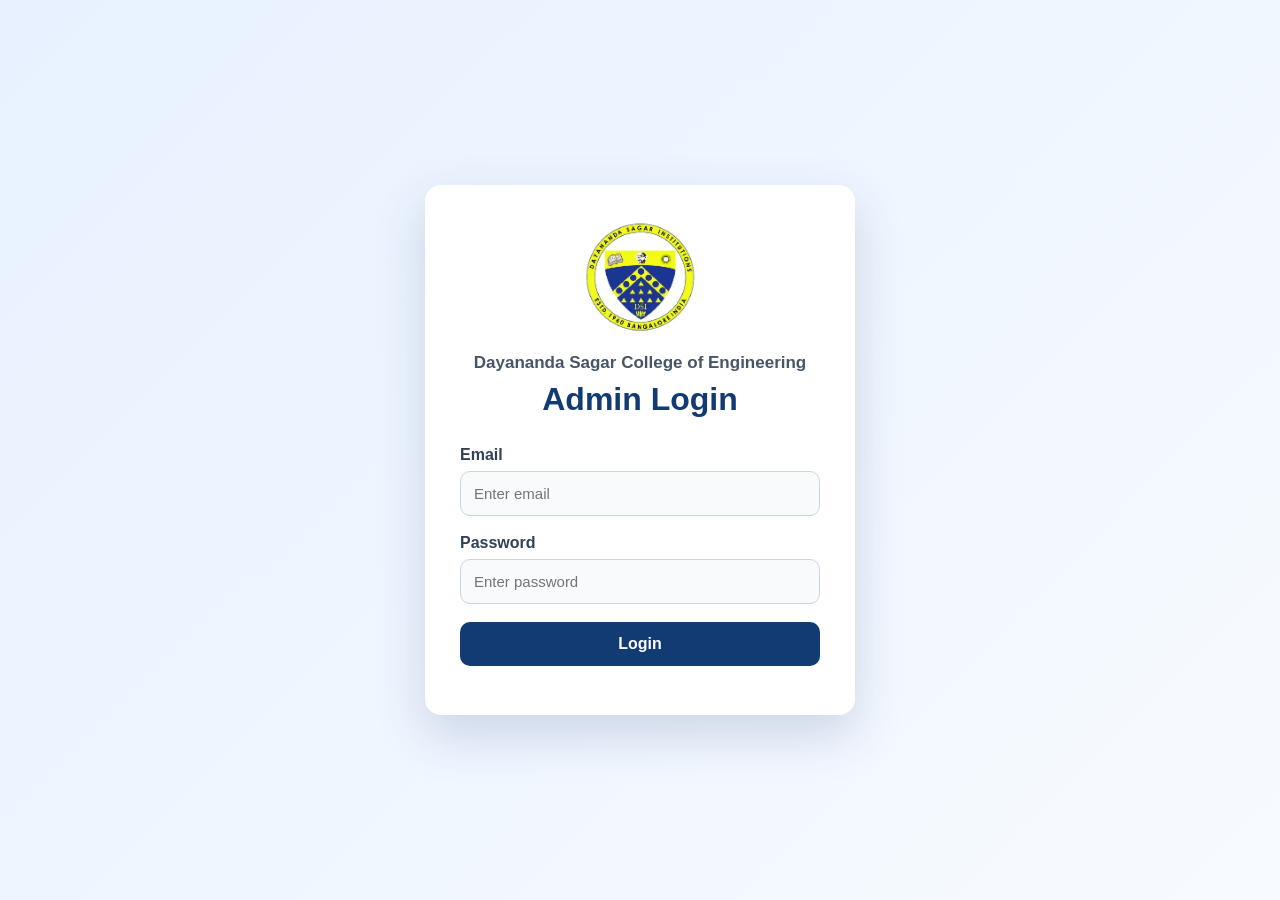
==== smart-campus.html @ fce9f9a4 "Add files via upload" ====
<!DOCTYPE html>
<html lang="en">
<head>
<meta charset="UTF-8" />
<meta name="viewport" content="width=device-width, initial-scale=1.0" />
<title>Nova Campus Grid</title>
<link href="https://fonts.googleapis.com/css2?family=Rajdhani:wght@500;600;700&family=Sora:wght@400;500;600;700;800&display=swap" rel="stylesheet" />
<style>
*{margin:0;padding:0;box-sizing:border-box}
:root{
  --bg:#f3f6ff;--bg-2:#edf7ff;--ink:#0f172a;--muted:#5b6b88;--card:#ffffff;--line:#d8e2ff;
  --brand:#2563eb;--brand-2:#06b6d4;--ok:#16a34a;--warn:#d97706;--bad:#dc2626;--vio:#7c3aed;
  --mono:'Rajdhani',sans-serif;--font:'Sora',sans-serif;
}
body.dark{
  --bg:#070b18;--bg-2:#0d1326;--ink:#e6ecff;--muted:#9aa8cc;--card:#111935;--line:#1f2c52;
  --brand:#60a5fa;--brand-2:#22d3ee;--ok:#4ade80;--warn:#fbbf24;--bad:#f87171;--vio:#a78bfa;
}
body{
  min-height:100vh;font-family:var(--font);color:var(--ink);overflow-x:hidden;
  background:
    radial-gradient(circle at 10% -10%, color-mix(in srgb, var(--brand) 20%, transparent), transparent 30%),
    radial-gradient(circle at 90% 10%, color-mix(in srgb, var(--brand-2) 26%, transparent), transparent 35%),
    linear-gradient(130deg,var(--bg),var(--bg-2));
  transition:background .45s ease,color .35s ease;
}
header{
  position:sticky;top:0;z-index:100;height:68px;padding:0 1.2rem;display:flex;align-items:center;
  border-bottom:1px solid var(--line);backdrop-filter:blur(12px);background:color-mix(in srgb, var(--bg) 82%, transparent);
}
.top-nav{width:100%;display:flex;align-items:center;justify-content:space-between;gap:1rem}
.brand{display:flex;align-items:center;gap:.65rem;min-width:220px}
.brand-badge{
  width:34px;height:34px;border-radius:10px;display:grid;place-items:center;font:800 .95rem var(--mono);
  color:#fff;background:linear-gradient(135deg,var(--brand),var(--brand-2));
  box-shadow:0 8px 18px color-mix(in srgb,var(--brand) 45%,transparent);
}
.brand-text{font:800 1.88rem/1 var(--mono);letter-spacing:.3px}
.top-links{display:flex;align-items:center;gap:.2rem}
.top-link{
  border:none;background:transparent;color:var(--muted);cursor:pointer;padding:.5rem .78rem;border-radius:10px;
  font:700 1rem var(--font);transition:all .2s ease;
}
.top-link:hover{color:var(--ink);background:color-mix(in srgb,var(--brand) 10%,transparent)}
.top-link.active{color:var(--ink);background:color-mix(in srgb,var(--brand) 16%,transparent)}
.right-tools{display:flex;align-items:center;gap:.65rem;min-width:220px;justify-content:flex-end}
.theme-btn{
  border:1px solid var(--line);background:var(--card);color:var(--ink);border-radius:999px;width:38px;height:38px;
  display:grid;place-items:center;padding:0;font:700 .9rem var(--mono);letter-spacing:.5px;cursor:pointer;
  transition:all .25s ease;
}
.theme-btn:hover{border-color:var(--brand);color:var(--brand);transform:translateY(-1px)}
.cta-btn{
  border:none;border-radius:12px;padding:.65rem 1.05rem;font:800 .96rem var(--font);cursor:pointer;color:#fff;
  background:linear-gradient(135deg,#3b82f6,#2563eb);transition:all .22s ease;
}
.cta-btn:hover{transform:translateY(-1px);filter:brightness(1.08)}
main{max-width:1040px;margin:0 auto;padding:1.35rem}
.page{display:none}
.page.active{display:block;animation:pageIn .45s cubic-bezier(.2,.8,.2,1)}
@keyframes pageIn{from{opacity:0;transform:translateY(10px)}to{opacity:1;transform:none}}
.ph{margin-bottom:1.2rem}
.ph-lab{font:700 .67rem var(--mono);letter-spacing:2px;color:var(--brand);text-transform:uppercase}
.ph-title{font:800 1.6rem var(--font);margin-top:.2rem}
.ph-desc{font-size:.86rem;color:var(--muted);margin-top:.36rem;line-height:1.62}
.stats{display:grid;grid-template-columns:repeat(auto-fit,minmax(148px,1fr));gap:.8rem;margin-bottom:1rem}
.stat{border:1px solid var(--line);background:var(--card);border-radius:14px;padding:.88rem;transition:transform .25s ease,border-color .25s ease}
.stat:hover{transform:translateY(-2px);border-color:color-mix(in srgb,var(--brand) 45%,var(--line))}
.stat-v{font:800 1.35rem var(--mono);color:var(--vio)}
.stat-l{font-size:.72rem;color:var(--muted);margin-top:.18rem}
.card{
  border:1px solid var(--line);background:var(--card);border-radius:16px;padding:1rem;margin-bottom:1rem;
  box-shadow:0 14px 32px color-mix(in srgb,var(--brand) 8%,transparent);transition:transform .25s ease;
}
.card:hover{transform:translateY(-1px)}
.card-head{font:700 .68rem var(--mono);letter-spacing:1.8px;text-transform:uppercase;color:var(--muted);margin-bottom:.85rem}
label{display:block;font-size:.78rem;font-weight:700;color:var(--muted);margin-bottom:.32rem}
input,select,textarea{
  width:100%;padding:.62rem .74rem;border-radius:11px;border:1px solid var(--line);background:color-mix(in srgb,var(--card) 90%,#ffffff 10%);
  color:var(--ink);font-size:.9rem;font-family:var(--font);outline:none;margin-bottom:.9rem;transition:all .2s ease;
}
input:focus,select:focus,textarea:focus{border-color:var(--brand);box-shadow:0 0 0 3px color-mix(in srgb,var(--brand) 20%,transparent)}
.g2{display:grid;grid-template-columns:1fr 1fr;gap:.8rem}
.g3{display:grid;grid-template-columns:1fr 1fr 1fr;gap:.8rem}
.btns{display:flex;flex-wrap:wrap;gap:.5rem}
.btn{
  border:none;border-radius:11px;padding:.52rem .95rem;font-size:.83rem;font-weight:800;cursor:pointer;
  transition:all .22s cubic-bezier(.2,.8,.2,1)
}
.btn:hover{transform:translateY(-1px)}
.btn-g{background:linear-gradient(135deg,var(--brand),var(--brand-2));color:#fff}
.btn-b{background:var(--card);color:var(--ink);border:1px solid var(--line)}
.btn-r{background:color-mix(in srgb,var(--bad) 10%,transparent);color:var(--bad);border:1px solid color-mix(in srgb,var(--bad) 35%,var(--line))}
.btn-sm{padding:.31rem .68rem;font-size:.76rem}
.term{
  background:#0a1024;border:1px solid #1f2e5e;border-radius:13px;padding:.9rem 1rem;min-height:82px;
  color:#d9e6ff;font:500 .78rem ui-monospace,SFMono-Regular,Menlo,Consolas,monospace;line-height:1.78;white-space:pre-wrap;word-break:break-word;
}
.term .c-blue{color:#93c5fd}.term .c-muted{color:#94a3b8}.term .c-warn{color:#fcd34d}.term .c-err{color:#fca5a5}.term .c-pink{color:#c4b5fd}
.dash-grid{display:grid;grid-template-columns:1fr 1fr;gap:.85rem}
.mod-card{
  border:1px solid var(--line);border-radius:14px;padding:.95rem;cursor:pointer;background:linear-gradient(160deg,color-mix(in srgb,var(--card) 86%,#fff),var(--card));
  border-top:3px solid var(--c1);transition:all .25s cubic-bezier(.2,.8,.2,1)
}
.mod-card:hover{transform:translateY(-3px);box-shadow:0 14px 30px color-mix(in srgb,var(--c1) 30%,transparent)}
.mc-ico{font-size:1.32rem;margin-bottom:.42rem}
.mc-title{font-weight:800}
.mc-desc{font-size:.79rem;line-height:1.45;color:var(--muted);margin-top:.24rem}
.tbl-wrap{overflow:auto;border:1px solid var(--line);border-radius:12px}
table{width:100%;border-collapse:collapse;font-size:.83rem}
th{font:700 .65rem var(--mono);letter-spacing:1px;text-transform:uppercase;color:var(--muted);background:color-mix(in srgb,var(--brand) 8%,var(--card));padding:.68rem .82rem;text-align:left;border-bottom:1px solid var(--line)}
td{padding:.6rem .82rem;border-bottom:1px solid var(--line)}
tr:last-child td{border-bottom:none}
tr:hover td{background:color-mix(in srgb,var(--brand) 6%,transparent)}
.badge{display:inline-block;padding:.17rem .5rem;border-radius:999px;font:700 .67rem var(--mono)}
.bA{background:color-mix(in srgb,var(--ok) 20%,transparent);color:var(--ok)}.bB{background:color-mix(in srgb,var(--brand) 20%,transparent);color:var(--brand)}
.bC{background:color-mix(in srgb,var(--warn) 20%,transparent);color:var(--warn)}.bD{background:color-mix(in srgb,#ea580c 18%,transparent);color:#ea580c}.bF{background:color-mix(in srgb,var(--bad) 20%,transparent);color:var(--bad)}
.sr{border:1px solid var(--line);border-radius:12px;padding:.85rem .92rem;margin-bottom:.55rem;background:var(--card);animation:fadeUp .32s ease}
@keyframes fadeUp{from{opacity:0;transform:translateY(6px)}to{opacity:1;transform:none}}
.sr-name{font-weight:800}
.sr-meta{font-size:.79rem;color:var(--muted);margin-top:.2rem}
.file-item{display:flex;align-items:center;gap:.64rem;border:1px solid var(--line);background:var(--card);border-radius:11px;padding:.6rem .78rem;margin-bottom:.36rem}
.file-nm{font:700 .77rem var(--mono);color:var(--brand);flex:1}
.file-sz{font:700 .72rem var(--mono);color:var(--muted)}
.bar-row{display:flex;align-items:center;gap:.5rem;margin-bottom:.45rem}
.bar-lbl{width:124px;text-align:right;font-size:.75rem;color:var(--muted);white-space:nowrap;overflow:hidden;text-overflow:ellipsis}
.bar-track{flex:1;height:18px;border-radius:999px;background:color-mix(in srgb,var(--muted) 16%,transparent);overflow:hidden}
.bar-fill{height:100%;display:flex;align-items:center;padding-left:7px;font:700 .67rem var(--mono);color:#0f172a;transition:width .85s cubic-bezier(.2,.8,.2,1)}
#toast{position:fixed;right:1rem;bottom:1rem;z-index:999;background:linear-gradient(135deg,var(--brand),var(--brand-2));color:#fff;border-radius:10px;padding:.58rem .92rem;font-weight:800;font-size:.82rem;transform:translateY(65px);opacity:0;transition:all .26s ease}
#toast.show{transform:translateY(0);opacity:1}
@media(max-width:860px){
  .top-links{overflow:auto;max-width:52vw}
  .top-link{white-space:nowrap;padding:.5rem .58rem;font-size:.9rem}
  .brand-text{font-size:1.3rem}
  .cta-btn{padding:.56rem .8rem;font-size:.85rem}
  .g2,.g3,.dash-grid{grid-template-columns:1fr}
  main{padding:1rem}
}
</style>
</head>
<body>
<header>
  <div class="top-nav">
    <div class="brand">
      <div class="brand-badge">N</div>
      <div class="brand-text">NovaCampus</div>
    </div>
    <div class="top-links">
      <button class="top-link nav-btn active" data-p="dashboard" onclick="go('dashboard')">Dashboard</button>
      <button class="top-link nav-btn" data-p="reg" onclick="go('reg')">Registration</button>
      <button class="top-link nav-btn" data-p="enroll" onclick="go('enroll')">Enrollment</button>
      <button class="top-link nav-btn" data-p="records" onclick="go('records')">Records</button>
      <button class="top-link nav-btn" data-p="search" onclick="go('search')">Search</button>
      <button class="top-link nav-btn" data-p="fee" onclick="go('fee')">Fees</button>
      <button class="top-link nav-btn" data-p="files" onclick="go('files')">Files</button>
      <button class="top-link nav-btn" data-p="analytics" onclick="go('analytics')">Analytics</button>
    </div>
    <div class="right-tools">
      <button class="theme-btn" id="theme-toggle" onclick="toggleTheme()" title="Toggle theme">◐</button>
      <button class="cta-btn" onclick="logoutAndExit()">Logout</button>
    </div>
  </div>
</header>

<main>
<div class="page active" id="page-dashboard">
  <div class="ph">
    <div class="ph-lab">Integrated Project</div>
    <div class="ph-title">Nova Campus Intelligence Grid</div>
    <div class="ph-desc">Futuristic UI, persistent browser DB, smooth motion, and live module syncing.</div>
  </div>
  <div class="stats">
    <div class="stat"><div class="stat-v" id="ds-s">0</div><div class="stat-l">Students Registered</div></div>
    <div class="stat"><div class="stat-v" id="ds-c">0</div><div class="stat-l">Courses Enrolled</div></div>
    <div class="stat"><div class="stat-v" id="ds-f">0</div><div class="stat-l">Files Stored</div></div>
    <div class="stat"><div class="stat-v" id="ds-a">-</div><div class="stat-l">Average Score</div></div>
  </div>
  <div class="dash-grid">
    <div class="mod-card" style="--c1:#2563eb" onclick="go('reg')"><div class="mc-ico">Lab-1</div><div class="mc-title">Registration</div><div class="mc-desc">Create student profiles with auto grading.</div></div>
    <div class="mod-card" style="--c1:#06b6d4" onclick="go('enroll')"><div class="mc-ico">Lab-2</div><div class="mc-title">Enrollment</div><div class="mc-desc">Link each student with up to 5 courses.</div></div>
    <div class="mod-card" style="--c1:#7c3aed" onclick="go('records')"><div class="mc-ico">Lab-3</div><div class="mc-title">Records</div><div class="mc-desc">Maintain and delete student records.</div></div>
    <div class="mod-card" style="--c1:#0ea5e9" onclick="go('search')"><div class="mc-ico">Lab-4</div><div class="mc-title">Search & Sort</div><div class="mc-desc">Fast query and sorting tools.</div></div>
    <div class="mod-card" style="--c1:#16a34a" onclick="go('fee')"><div class="mc-ico">Lab-5</div><div class="mc-title">Fee Calculator</div><div class="mc-desc">Category-driven fee computation.</div></div>
    <div class="mod-card" style="--c1:#ef4444" onclick="go('files')"><div class="mc-ico">Lab-6</div><div class="mc-title">File Manager</div><div class="mc-desc">Simulate file operations and scans.</div></div>
    <div class="mod-card" style="--c1:#8b5cf6" onclick="go('analytics')"><div class="mc-ico">Lab-7</div><div class="mc-title">Analytics</div><div class="mc-desc">Statistical reports and visual bars.</div></div>
  </div>
</div>

<div class="page" id="page-reg">
  <div class="ph"><div class="ph-lab">Module 1</div><div class="ph-title">Student Registration</div><div class="ph-desc">Every new student is auto-saved to browser DB.</div></div>
  <div class="card">
    <div class="card-head">Enter Student Details</div>
    <div class="g3">
      <div><label>Student ID</label><input id="r-id" placeholder="e.g. NX201" /></div>
      <div><label>Full Name</label><input id="r-name" placeholder="e.g. Ishan Kulkarni" /></div>
      <div><label>Exam Score (0-100)</label><input id="r-score" type="number" min="0" max="100" placeholder="e.g. 84" /></div>
    </div>
    <div class="g2">
      <div><label>Department</label><select id="r-dept"><option>Computer Science</option><option>Information Technology</option><option>Electronics</option><option>Mechanical</option><option>Civil</option></select></div>
      <div><label>Age</label><input id="r-age" type="number" min="17" max="30" placeholder="e.g. 21" /></div>
    </div>
    <div class="btns"><button class="btn btn-g" onclick="registerStudent()">Register Student</button><button class="btn btn-b" onclick="clearReg()">Clear</button></div>
  </div>
  <div class="card"><div class="card-head">Output</div><div class="term" id="r-out"><span class="c-muted">// Output will appear here...</span></div></div>
</div>

<div class="page" id="page-enroll">
  <div class="ph"><div class="ph-lab">Module 2</div><div class="ph-title">Course Enrollment</div><div class="ph-desc">Assign courses to both seeded and newly added students.</div></div>
  <div class="card">
    <div class="card-head">Add Course Entry</div>
    <div class="g3">
      <div><label>Student ID</label><input id="e-sid" placeholder="e.g. NX201" /></div>
      <div><label>Course Name</label><input id="e-course" placeholder="e.g. Cloud Fundamentals" /></div>
      <div><label>Credits (1-6)</label><input id="e-credits" type="number" min="1" max="6" /></div>
    </div>
    <div class="btns"><button class="btn btn-g" onclick="addCourse()">Add Course</button><button class="btn btn-b" onclick="showEnrollReport()">Show Report</button><button class="btn btn-r btn-sm" onclick="clearEnroll()">Clear Log</button></div>
  </div>
  <div class="card"><div class="card-head">Console Log</div><div class="term" id="e-out"><span class="c-muted">// Enrollment log...</span></div></div>
  <div class="card" id="e-table-card" style="display:none"><div class="card-head">Enrolled Courses</div><div id="e-table"></div></div>
</div>

<div class="page" id="page-records">
  <div class="ph"><div class="ph-lab">Module 3</div><div class="ph-title">Student Records</div><div class="ph-desc">Remove any student; linked courses are cleaned up too.</div></div>
  <div class="stats"><div class="stat"><div class="stat-v" id="rc-n">0</div><div class="stat-l">Total Students</div></div><div class="stat"><div class="stat-v" id="rc-avg">-</div><div class="stat-l">Average Score</div></div><div class="stat"><div class="stat-v" id="rc-top">-</div><div class="stat-l">Highest Score</div></div></div>
  <div class="card"><div class="card-head">All Student Records</div><div id="rec-table"><div style="color:var(--muted);font-size:.85rem;padding:.5rem">No students yet.</div></div></div>
  <div class="card"><div class="card-head">Event Participation Analysis</div><div class="term" id="rec-sets"><span class="c-muted">// Register students to see set analysis...</span></div></div>
</div>

<div class="page" id="page-search">
  <div class="ph"><div class="ph-lab">Module 4</div><div class="ph-title">Search & Sort</div><div class="ph-desc">Works directly on data loaded from browser storage.</div></div>
  <div class="card">
    <div class="card-head">Controls</div>
    <div class="g2">
      <div><label>Search (Name or ID)</label><input id="s-q" oninput="doSearch()" placeholder="e.g. Ishan or NX201" /></div>
      <div><label>Sort By</label><select id="s-sort" onchange="doSearch()"><option value="name">Name A-Z</option><option value="score-d">Score High-Low</option><option value="score-a">Score Low-High</option><option value="grade">Grade</option></select></div>
    </div>
    <div class="btns"><button class="btn btn-b btn-sm" onclick="showSortLog()">Show Sort Steps</button></div>
  </div>
  <div id="s-log-card" class="card" style="display:none"><div class="card-head">Sort Algorithm Log</div><div class="term" id="s-log"></div></div>
  <div id="s-results"></div>
</div>

<div class="page" id="page-fee">
  <div class="ph"><div class="ph-lab">Module 5</div><div class="ph-title">Fee Calculator</div><div class="ph-desc">Function-driven and category aware.</div></div>
  <div class="card">
    <div class="card-head">Fee Inputs</div>
    <div class="g2"><div><label>Tuition Fee (INR)</label><input id="f-tuition" type="number" value="50000" /></div><div><label>Hostel Fee (INR)</label><input id="f-hostel" type="number" value="0" /></div></div>
    <div class="g2"><div><label>Transport Fee (INR)</label><input id="f-transport" type="number" value="0" /></div><div><label>Student Category</label><select id="f-cat"><option value="1">General (no discount)</option><option value=".85">OBC (15% discount)</option><option value=".5">SC/ST (50% discount)</option><option value="2.5">NRI (2.5x fee)</option></select></div></div>
    <div class="btns"><button class="btn btn-g" onclick="calcFee()">Calculate</button></div>
  </div>
  <div class="card"><div class="card-head">Fee Breakdown</div><div class="term" id="f-out"><span class="c-muted">// Fee details...</span></div></div>
</div>

<div class="page" id="page-files">
  <div class="ph"><div class="ph-lab">Module 6 & 7</div><div class="ph-title">File Handling</div><div class="ph-desc">Simulated file operations with protected messages.</div></div>
  <div class="card">
    <div class="card-head">Write / Read / Delete</div>
    <div class="g2"><div><label>Filename</label><input id="fl-name" placeholder="e.g. semester_log.txt" /></div><div><label>Content</label><input id="fl-content" placeholder="e.g. NX201,Ishan Kulkarni,84,B" /></div></div>
    <div class="btns"><button class="btn btn-g" onclick="writeFile()">Write / Append</button><button class="btn btn-b" onclick="readFile()">Read</button><button class="btn btn-b" onclick="scanDir()">Scan</button><button class="btn btn-r btn-sm" onclick="deleteFile()">Delete</button></div>
  </div>
  <div class="card"><div class="card-head">File System</div><div id="fl-list"><div style="color:var(--muted);font-size:.83rem;padding:.25rem">No files yet.</div></div></div>
  <div class="card"><div class="card-head">Console Output</div><div class="term" id="fl-out"><span class="c-muted">// File operations log...</span></div></div>
</div>

<div class="page" id="page-analytics">
  <div class="ph"><div class="ph-lab">Module 8</div><div class="ph-title">Performance Analytics</div><div class="ph-desc">Live metrics from all current student records.</div></div>
  <div class="stats"><div class="stat"><div class="stat-v" id="an-mean">-</div><div class="stat-l">Mean Score</div></div><div class="stat"><div class="stat-v" id="an-med">-</div><div class="stat-l">Median Score</div></div><div class="stat"><div class="stat-v" id="an-std">-</div><div class="stat-l">Std Deviation</div></div><div class="stat"><div class="stat-v" id="an-top">-</div><div class="stat-l">Top Performer</div></div></div>
  <div class="btns" style="margin-bottom:1rem"><button class="btn btn-g" onclick="runAnalytics()">Run Analytics</button></div>
  <div class="card"><div class="card-head">Grade Distribution</div><div id="an-grade-bars"><div style="color:var(--muted);font-size:.83rem">Register students first.</div></div></div>
  <div class="card"><div class="card-head">Student Performance</div><div id="an-stu-bars"><div style="color:var(--muted);font-size:.83rem">Register students first.</div></div></div>
  <div class="card"><div class="card-head">Statistical Summary</div><div class="term" id="an-out"><span class="c-muted">// Click Run Analytics...</span></div></div>
</div>
</main>

<div id="toast"></div>

<script>
let students=[],courses={},files={},fileLog=[],enrollLog=[];
const AUTH_KEY="nova_campus_auth_v1";
const DB_KEY="nova_campus_db_v3";
const THEME_KEY="nova_campus_theme";
const MAX_COURSES=5;

function saveDB(){localStorage.setItem(DB_KEY,JSON.stringify({students,courses,files,fileLog,enrollLog}));}
function loadDB(){
  try{
    const raw=localStorage.getItem(DB_KEY);
    if(raw){
      const db=JSON.parse(raw);
      students=Array.isArray(db.students)?db.students:[];
      courses=db.courses&&typeof db.courses==="object"?db.courses:{};
      files=db.files&&typeof db.files==="object"?db.files:{};
      fileLog=Array.isArray(db.fileLog)?db.fileLog:[];
      enrollLog=Array.isArray(db.enrollLog)?db.enrollLog:[];
      if(students.length>=20)return;
      // Auto-upgrade old saved data to new 20-student seed.
      seedFreshData();saveDB();return;
    }
  }catch(e){}
  seedFreshData();saveDB();
}
function seedFreshData(){
  const demo=[
    {id:"NX201",name:"Ishan Kulkarni",age:21,score:84,dept:"Computer Science Engineering"},
    {id:"NX202",name:"Myra Sen",age:20,score:96,dept:"Information Technology"},
    {id:"NX203",name:"Kabir Ahuja",age:22,score:68,dept:"Electronics and Communication"},
    {id:"NX204",name:"Tara Banerjee",age:19,score:45,dept:"Mechanical Engineering"},
    {id:"NX205",name:"Arjun Pillai",age:20,score:78,dept:"Civil Engineering"},
    {id:"NX206",name:"Rhea Malhotra",age:21,score:88,dept:"Electrical Engineering"},
    {id:"NX207",name:"Vivaan Chopra",age:22,score:59,dept:"Chemical Engineering"},
    {id:"NX208",name:"Naina Kapoor",age:20,score:73,dept:"Biotechnology"},
    {id:"NX209",name:"Aditya Rao",age:19,score:92,dept:"Aerospace Engineering"},
    {id:"NX210",name:"Sana Mirza",age:21,score:64,dept:"Automobile Engineering"},
    {id:"NX211",name:"Kunal Sethi",age:22,score:81,dept:"Mechatronics"},
    {id:"NX212",name:"Aisha Dutta",age:20,score:39,dept:"Data Science"},
    {id:"NX213",name:"Pranav Iyer",age:21,score:55,dept:"Artificial Intelligence"},
    {id:"NX214",name:"Diya Khanna",age:19,score:99,dept:"Cyber Security"},
    {id:"NX215",name:"Reyansh Gupta",age:20,score:71,dept:"Robotics Engineering"},
    {id:"NX216",name:"Meher Nanda",age:22,score:86,dept:"Industrial Engineering"},
    {id:"NX217",name:"Ira Thomas",age:21,score:62,dept:"Environmental Engineering"},
    {id:"NX218",name:"Yash Patil",age:20,score:48,dept:"Materials Engineering"},
    {id:"NX219",name:"Anaya Bose",age:19,score:90,dept:"Naval Architecture"},
    {id:"NX220",name:"Ritvik Jain",age:22,score:77,dept:"Biomedical Engineering"}
  ];
  students=[];
  demo.forEach(d=>{const g=evalGrade(d.score);students.push({...d,...g});});
  courses={
    NX201:[{name:"Cloud Fundamentals",credits:4},{name:"Data Modeling",credits:3}],
    NX202:[{name:"AI Systems",credits:4},{name:"Advanced Python",credits:2}],
    NX203:[{name:"Signals & Systems",credits:3}],
    NX204:[{name:"Thermodynamics",credits:4}],
    NX205:[{name:"Surveying",credits:3}],
    NX206:[{name:"Operating Systems",credits:4}],
    NX207:[{name:"Web Engineering",credits:3}],
    NX208:[{name:"Digital Electronics",credits:4}],
    NX209:[{name:"Manufacturing Process",credits:3}],
    NX210:[{name:"Structural Basics",credits:2}]
  };
  files={
    "semester_log.txt":[
      "NX201,Ishan Kulkarni,84,B","NX202,Myra Sen,96,A","NX203,Kabir Ahuja,68,C","NX204,Tara Banerjee,45,D",
      "NX205,Arjun Pillai,78,B","NX206,Rhea Malhotra,88,B","NX207,Vivaan Chopra,59,D","NX208,Naina Kapoor,73,C",
      "NX209,Aditya Rao,92,A","NX210,Sana Mirza,64,C"
    ],
    "performance_snapshot.txt":[
      "NX211,Kunal Sethi,81,B","NX212,Aisha Dutta,39,F","NX213,Pranav Iyer,55,D","NX214,Diya Khanna,99,A",
      "NX215,Reyansh Gupta,71,C","NX216,Meher Nanda,86,B","NX217,Ira Thomas,62,C","NX218,Yash Patil,48,D",
      "NX219,Anaya Bose,90,A","NX220,Ritvik Jain,77,B"
    ]
  };
  fileLog=[];enrollLog=[];
}

function applyTheme(){
  const theme=localStorage.getItem(THEME_KEY)||"light";
  document.body.classList.toggle("dark",theme==="dark");
  document.getElementById("theme-toggle").textContent=theme==="dark"?"☀":"◐";
}
function logoutAndExit(){
  localStorage.removeItem(AUTH_KEY);
  window.location.href="index.html";
}
function toggleTheme(){
  const isDark=document.body.classList.contains("dark");
  localStorage.setItem(THEME_KEY,isDark?"light":"dark");
  applyTheme();
}

function go(p){
  document.querySelectorAll(".page").forEach(x=>x.classList.remove("active"));
  document.querySelectorAll(".nav-btn").forEach(x=>x.classList.remove("active"));
  document.getElementById("page-"+p).classList.add("active");
  document.querySelector(`[data-p="${p}"]`).classList.add("active");
  if(p==="records")renderRecords();
  if(p==="search")doSearch();
  if(p==="analytics")runAnalytics();
  updateDash();
}
function toast(msg){const t=document.getElementById("toast");t.textContent=msg;t.classList.add("show");setTimeout(()=>t.classList.remove("show"),2100);}
function evalGrade(score){if(score>=90)return{grade:"A",remark:"Excellent"};else if(score>=75)return{grade:"B",remark:"Very Good"};else if(score>=60)return{grade:"C",remark:"Good"};else if(score>=40)return{grade:"D",remark:"Average"};return{grade:"F",remark:"Needs Improvement"};}
function makeDynamicColors(count,offset=0){
  const n=Math.max(count,1),colors=[];
  for(let i=0;i<n;i++){
    const hue=Math.round((360/n)*i+offset)%360;
    colors.push(`hsl(${hue} 82% 58%)`);
  }
  return colors;
}

function registerStudent(){
  const id=document.getElementById("r-id").value.trim();
  const name=document.getElementById("r-name").value.trim();
  const score=parseFloat(document.getElementById("r-score").value);
  const dept=document.getElementById("r-dept").value;
  const age=parseInt(document.getElementById("r-age").value)||20;
  const out=document.getElementById("r-out");
  if(!id||!name){out.innerHTML='<span class="c-err">Error: ID and Name are required.</span>';return;}
  if(isNaN(score)||score<0||score>100){out.innerHTML='<span class="c-err">Error: Score must be 0-100.</span>';return;}
  if(students.find(s=>s.id===id)){out.innerHTML=`<span class="c-err">Error: ID "${id}" already exists.</span>`;return;}
  const {grade,remark}=evalGrade(score);
  students.push({id,name,age,dept,score,grade,remark});
  saveDB();
  out.innerHTML=`<span class="c-blue">--- Student Report ---</span>\nID         : ${id}\nName       : ${name}\nAge        : ${age}\nDepartment : ${dept}\nScore      : ${score}\nGrade      : <span class="c-blue">${grade}</span>\nRemark     : ${remark}\n\n<span class="c-muted">Saved to browser DB.</span>`;
  renderRecords();doSearch();runAnalytics();updateDash();toast("Student added and saved.");
}
function clearReg(){["r-id","r-name","r-score","r-age"].forEach(id=>document.getElementById(id).value="");document.getElementById("r-out").innerHTML='<span class="c-muted">// Cleared.</span>';}

function addCourse(){
  const sid=document.getElementById("e-sid").value.trim();
  const cname=document.getElementById("e-course").value.trim();
  const credStr=document.getElementById("e-credits").value.trim();
  if(!sid){enrollLog.push('<span class="c-err">Error: Student ID required.</span>');renderEnrollLog();saveDB();return;}
  if(!students.some(s=>s.id===sid)){enrollLog.push(`<span class="c-err">Error: Student ID ${sid} not found.</span>`);renderEnrollLog();saveDB();return;}
  if(!courses[sid])courses[sid]=[];
  if(courses[sid].length>=MAX_COURSES){enrollLog.push(`<span class="c-warn">Max ${MAX_COURSES} courses reached for ${sid}.</span>`);renderEnrollLog();renderEnrollTable(sid);saveDB();return;}
  if(!credStr||isNaN(credStr)){enrollLog.push('<span class="c-warn">Invalid credits. Skipping...</span>');renderEnrollLog();saveDB();return;}
  const credits=parseInt(credStr);
  if(credits<=0||credits>6){enrollLog.push('<span class="c-warn">Credits must be between 1 and 6.</span>');renderEnrollLog();saveDB();return;}
  if(!cname){enrollLog.push('<span class="c-warn">Course name empty. Skipping...</span>');renderEnrollLog();saveDB();return;}
  courses[sid].push({name:cname,credits});
  enrollLog.push(`<span class="c-blue">OK</span> ${cname} (${credits} cr) added for ${sid} [${courses[sid].length}/${MAX_COURSES}]`);
  renderEnrollLog();renderEnrollTable(sid);saveDB();updateDash();toast("Course added.");
}
function renderEnrollLog(){document.getElementById("e-out").innerHTML=enrollLog.slice(-10).join("\n")||'<span class="c-muted">// Empty</span>';}
function renderEnrollTable(sid){
  const c=courses[sid]||[];
  const card=document.getElementById("e-table-card");
  const wrap=document.getElementById("e-table");
  if(!c.length){card.style.display="none";return;}
  card.style.display="block";
  let h='<div class="tbl-wrap"><table><tr><th>#</th><th>Course</th><th>Credits</th></tr>';
  c.forEach((x,i)=>h+=`<tr><td>${i+1}</td><td>${x.name}</td><td>${x.credits}</td></tr>`);
  const tot=c.reduce((a,x)=>a+x.credits,0);
  h+=`<tr><td colspan="2" style="color:var(--muted)">Total Credits</td><td><b>${tot}</b></td></tr></table></div>`;
  wrap.innerHTML=h;
}
function showEnrollReport(){
  const ids=Object.keys(courses);
  if(!ids.length){enrollLog.push('<span class="c-warn">No courses added yet.</span>');renderEnrollLog();return;}
  ids.forEach(sid=>{
    enrollLog.push(`\n<span class="c-blue">Report ${sid}</span>`);
    (courses[sid]||[]).forEach((c,i)=>enrollLog.push(` ${i+1}. ${c.name} (${c.credits} cr)`));
    const t=(courses[sid]||[]).reduce((a,x)=>a+x.credits,0);
    enrollLog.push(` Total: ${(courses[sid]||[]).length} courses | ${t} credits`);
  });
  renderEnrollLog();saveDB();
}
function clearEnroll(){enrollLog=[];document.getElementById("e-out").innerHTML='<span class="c-muted">// Cleared.</span>';document.getElementById("e-table-card").style.display="none";saveDB();}

function renderRecords(){
  const n=students.length;
  document.getElementById("rc-n").textContent=n;
  if(!n){
    document.getElementById("rc-avg").textContent="-";document.getElementById("rc-top").textContent="-";
    document.getElementById("rec-table").innerHTML='<div style="color:var(--muted);font-size:.83rem;padding:.25rem">No students registered yet.</div>';
    document.getElementById("rec-sets").innerHTML='<span class="c-muted">// Add students to see set analysis...</span>';return;
  }
  const scores=students.map(s=>s.score);
  document.getElementById("rc-avg").textContent=(scores.reduce((a,b)=>a+b,0)/n).toFixed(1);
  document.getElementById("rc-top").textContent=Math.max(...scores);
  let h='<div class="tbl-wrap"><table><tr><th>ID</th><th>Name</th><th>Age</th><th>Dept</th><th>Score</th><th>Grade</th><th>Remark</th><th></th></tr>';
  students.forEach((s,i)=>{h+=`<tr><td style="font-family:ui-monospace">${s.id}</td><td>${s.name}</td><td>${s.age}</td><td>${s.dept}</td><td>${s.score}</td><td><span class="badge b${s.grade}">${s.grade}</span></td><td style="color:var(--muted)">${s.remark}</td><td><button class="btn btn-r btn-sm" onclick="delStudent(${i})">Delete</button></td></tr>`;});
  h+="</table></div>";
  document.getElementById("rec-table").innerHTML=h;
  const names=students.map(s=>s.name),eventA=new Set(names.slice(0,Math.ceil(names.length*.7))),eventB=new Set(names.slice(Math.floor(names.length*.3))),common=[...eventA].filter(x=>eventB.has(x)),all=[...new Set([...eventA,...eventB])],onlyA=[...eventA].filter(x=>!eventB.has(x));
  document.getElementById("rec-sets").innerHTML=`<span class="c-blue">event_A = { ${[...eventA].join(", ")} }</span>\n<span class="c-pink">event_B = { ${[...eventB].join(", ")} }</span>\n\ncommon (A & B) = { ${common.join(", ")||"-"} }\nall (A | B) = { ${all.join(", ")} }\nonly_A (A - B) = { ${onlyA.join(", ")||"-"} }`;
}
function delStudent(i){const sid=students[i]?.id;if(!sid)return;students.splice(i,1);delete courses[sid];saveDB();renderRecords();doSearch();runAnalytics();updateDash();toast("Student removed and DB updated.");}

function doSearch(){
  const q=(document.getElementById("s-q")?.value||"").toLowerCase();
  const sort=(document.getElementById("s-sort")?.value)||"name";
  let list=[...students];
  if(q)list=list.filter(s=>s.name.toLowerCase().includes(q)||s.id.toLowerCase().includes(q));
  if(sort==="name"){for(let i=0;i<list.length;i++)for(let j=0;j<list.length-i-1;j++)if(list[j].name.localeCompare(list[j+1].name)>0)[list[j],list[j+1]]=[list[j+1],list[j]];}
  else if(sort==="score-a"){for(let i=0;i<list.length;i++){let mi=i;for(let j=i+1;j<list.length;j++)if(list[j].score<list[mi].score)mi=j;[list[i],list[mi]]=[list[mi],list[i]];}}
  else if(sort==="score-d")list.sort((a,b)=>b.score-a.score);
  else if(sort==="grade")list.sort((a,b)=>a.grade.localeCompare(b.grade));
  const res=document.getElementById("s-results");
  if(!list.length){res.innerHTML='<div class="card" style="color:var(--muted);font-size:.85rem">No students found.</div>';return;}
  res.innerHTML=list.map(s=>`<div class="sr"><span class="badge b${s.grade}" style="float:right">${s.grade} | ${s.score}</span><div class="sr-name">${s.name}</div><div class="sr-meta">${s.id} | ${s.dept} | Age ${s.age} | ${s.remark}</div></div>`).join("");
}
function showSortLog(){
  const card=document.getElementById("s-log-card"),out=document.getElementById("s-log");card.style.display="block";
  if(!students.length){out.innerHTML='<span class="c-muted">// No students to sort yet.</span>';return;}
  let ids=[...students.map(s=>s.id)],log=`<span class="c-blue">-- Bubble Sort on IDs --</span>\nOriginal: [${ids.join(", ")}]\n`,arr=[...students.map(s=>s.score)],swaps=0;
  for(let i=0;i<arr.length;i++)for(let j=0;j<arr.length-i-1;j++)if(arr[j]>arr[j+1]){[arr[j],arr[j+1]]=[arr[j+1],arr[j]];swaps++;}
  log+=`Sorted scores: [${arr.join(", ")}] (${swaps} swaps)\n`;
  const target=arr[0];log+=`\n<span class="c-blue">-- Linear Search for ${target} --</span>\n`;for(let i=0;i<arr.length;i++){log+=` checking ${i}: ${arr[i]}`;if(arr[i]===target){log+=" <- found\n";break;}log+="\n";}
  log+=`\n<span class="c-blue">-- Binary Search demo --</span>\n`;let lo=0,hi=arr.length-1,bTarget=arr[Math.floor(arr.length/2)],bf=-1;while(lo<=hi){let mid=Math.floor((lo+hi)/2);log+=` low=${lo} mid=${mid} high=${hi} value=${arr[mid]}\n`;if(arr[mid]===bTarget){bf=mid;break;}else if(arr[mid]<bTarget)lo=mid+1;else hi=mid-1;}log+=bf!==-1?` found at index ${bf}`:" not found";
  out.innerHTML=log;
}

function calculate_fee(tuition_fee,hostel_fee=0,transportation_fee=0){return tuition_fee+hostel_fee+transportation_fee;}
function calcFee(){
  const tuition=parseFloat(document.getElementById("f-tuition").value)||0,hostel=parseFloat(document.getElementById("f-hostel").value)||0,transport=parseFloat(document.getElementById("f-transport").value)||0,catMul=parseFloat(document.getElementById("f-cat").value),catLabel=document.getElementById("f-cat").selectedOptions[0].text,adj=tuition*catMul,t1=calculate_fee(adj),t2=calculate_fee(adj,hostel),t3=calculate_fee(adj,hostel,transport),fmt=n=>"INR "+n.toLocaleString("en-IN",{minimumFractionDigits:2});
  document.getElementById("f-out").innerHTML=`<span class="c-blue">Category: ${catLabel}</span>\nTuition (base): ${fmt(tuition)}\nTuition (adj):  ${fmt(adj)}\nHostel:         ${fmt(hostel)}\nTransport:      ${fmt(transport)}\n------------------------------\nTuition only:              <span class="c-blue">${fmt(t1)}</span>\nTuition + Hostel:          <span class="c-blue">${fmt(t2)}</span>\nTuition + Hostel + Transport: <span class="c-blue">${fmt(t3)}</span>`;
  toast("Fee calculated.");
}

function appendFileLog(msg){fileLog.push(msg);document.getElementById("fl-out").innerHTML=fileLog.slice(-12).join("\n");saveDB();}
function writeFile(){const fname=document.getElementById("fl-name").value.trim(),content=document.getElementById("fl-content").value.trim();if(!fname){appendFileLog('<span class="c-err">No filename provided.</span>');return;}if(!content){appendFileLog('<span class="c-warn">Empty content skipped.</span>');return;}if(!files[fname])files[fname]=[];files[fname].push(content);appendFileLog(`<span class="c-blue">OK</span> Appended to "${fname}": ${content}`);renderFileList();updateDash();toast("Written to file store.");}
function readFile(){const fname=document.getElementById("fl-name").value.trim();if(!fname||!files[fname]){appendFileLog(`<span class="c-err">File "${fname}" not found.</span>`);return;}appendFileLog(`<span class="c-blue">Reading "${fname}":</span>\n`+files[fname].map((l,i)=>` [${i+1}] ${l}`).join("\n"));}
function deleteFile(){const fname=document.getElementById("fl-name").value.trim();if(!fname||!files[fname]){appendFileLog(`<span class="c-err">File "${fname}" not found.</span>`);return;}delete files[fname];appendFileLog(`<span class="c-warn">Deleted "${fname}".</span>`);renderFileList();updateDash();saveDB();}
function scanDir(){const path=document.getElementById("fl-name").value.trim()||"student_projects/";appendFileLog(`<span class="c-blue">scan("${path}"):</span>`);const keys=Object.keys(files);if(!keys.length){appendFileLog('<span class="c-err">Empty directory.</span>');return;}appendFileLog(path+"/");keys.forEach(f=>appendFileLog(` ${f} (${(files[f]||[]).length} record${(files[f]||[]).length!==1?"s":""})`));appendFileLog(`<span class="c-muted">Scan complete. ${keys.length} file(s).</span>`);}
function renderFileList(){const el=document.getElementById("fl-list"),keys=Object.keys(files);if(!keys.length){el.innerHTML='<div style="color:var(--muted);font-size:.83rem;padding:.25rem">No files yet.</div>';return;}el.innerHTML=keys.map(f=>`<div class="file-item"><span class="file-nm">${f}</span><span class="file-sz">${files[f].length} line(s)</span></div>`).join("");}

function runAnalytics(){
  if(!students.length){
    document.getElementById("an-grade-bars").innerHTML='<div style="color:var(--muted);font-size:.83rem">No students yet.</div>';
    document.getElementById("an-stu-bars").innerHTML='<div style="color:var(--muted);font-size:.83rem">No students yet.</div>';
    document.getElementById("an-mean").textContent="-";document.getElementById("an-med").textContent="-";document.getElementById("an-std").textContent="-";document.getElementById("an-top").textContent="-";
    document.getElementById("an-out").innerHTML='<span class="c-muted">// Add students first.</span>';return;
  }
  const scores=students.map(s=>s.score),n=scores.length,mean=scores.reduce((a,b)=>a+b,0)/n,sorted=[...scores].sort((a,b)=>a-b),median=n%2?sorted[Math.floor(n/2)]:(sorted[n/2-1]+sorted[n/2])/2,std=Math.sqrt(scores.reduce((a,b)=>a+(b-mean)**2,0)/n),topS=students.reduce((a,b)=>a.score>b.score?a:b);
  document.getElementById("an-mean").textContent=mean.toFixed(1);document.getElementById("an-med").textContent=median.toFixed(1);document.getElementById("an-std").textContent=std.toFixed(1);document.getElementById("an-top").textContent=topS.name.split(" ")[0];
  const gc={A:0,B:0,C:0,D:0,F:0};students.forEach(s=>gc[s.grade]++);
  const gradeEntries=Object.entries(gc);
  const gradeColors=makeDynamicColors(gradeEntries.length,22);
  document.getElementById("an-grade-bars").innerHTML=gradeEntries.map(([g,c],idx)=>`<div class="bar-row"><div class="bar-lbl">Grade ${g}</div><div class="bar-track"><div class="bar-fill" style="width:${(c/n)*100}%;background:${gradeColors[idx]}">${c}</div></div></div>`).join("");
  const ranked=[...students].sort((a,b)=>b.score-a.score);
  const studentColors=makeDynamicColors(ranked.length,190);
  document.getElementById("an-stu-bars").innerHTML=ranked.map((s,idx)=>`<div class="bar-row"><div class="bar-lbl" title="${s.name}">${s.name.split(" ")[0]}</div><div class="bar-track"><div class="bar-fill" style="width:${s.score}%;background:${studentColors[idx]}">${s.score}</div></div></div>`).join("");
  const min=Math.min(...scores),max=Math.max(...scores),q1=sorted[Math.floor(n*.25)],q3=sorted[Math.floor(n*.75)];
  document.getElementById("an-out").innerHTML=`<span class="c-blue">--- describe() ---</span>\ncount ${n}\nmean  ${mean.toFixed(2)}\nstd   ${std.toFixed(2)}\nmin   ${min}\n25%   ${q1}\n50%   ${median}\n75%   ${q3}\nmax   ${max}\n\n<span class="c-blue">Top Performer</span>\n${topS.name} (Score ${topS.score}, Grade ${topS.grade})\n\n<span class="c-muted">Departments: ${[...new Set(students.map(s=>s.dept))].join(", ")}</span>`;
}

function updateDash(){const allC=Object.values(courses).flat();document.getElementById("ds-s").textContent=students.length;document.getElementById("ds-c").textContent=allC.length;document.getElementById("ds-f").textContent=Object.keys(files).length;document.getElementById("ds-a").textContent=students.length?(students.reduce((a,s)=>a+s.score,0)/students.length).toFixed(1):"-";}

(function init(){
  if(localStorage.getItem(AUTH_KEY)!=="1"){
    window.location.href="index.html";
    return;
  }
  applyTheme();loadDB();renderEnrollLog();renderFileList();renderRecords();doSearch();runAnalytics();updateDash();
})();
</script>
</body>
</html>
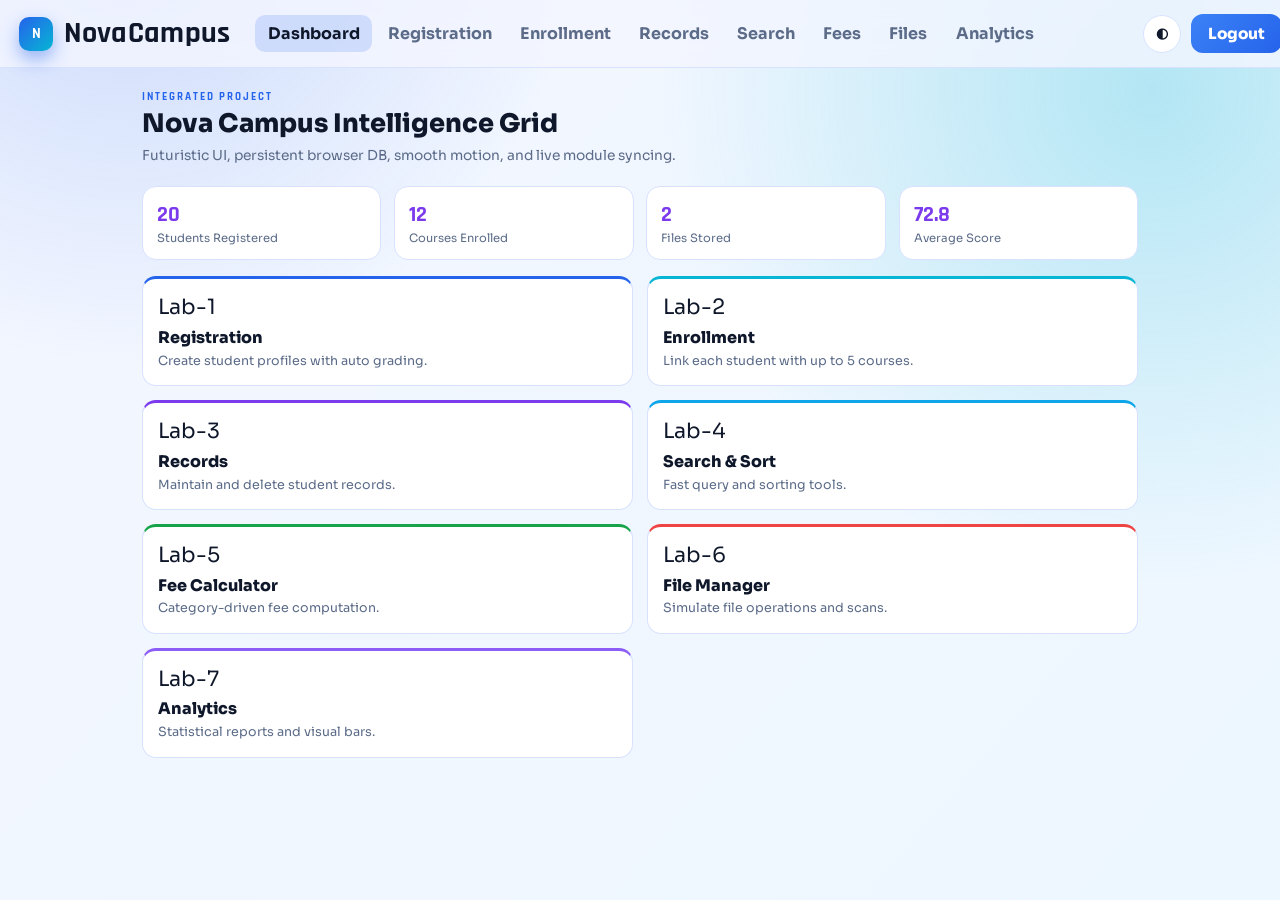
==== commit af4950b0: "Update smart-campus.html" ====
--- a/smart-campus.html
+++ b/smart-campus.html
@@ -211,7 +211,7 @@
     <div class="g3">
       <div><label>Student ID</label><input id="e-sid" placeholder="e.g. NX201" /></div>
       <div><label>Course Name</label><input id="e-course" placeholder="e.g. Cloud Fundamentals" /></div>
-      <div><label>Credits (1-6)</label><input id="e-credits" type="number" min="1" max="6" /></div>
+      <div><label>Credits (1-4)</label><input id="e-credits" type="number" min="1" max="4" /></div>
     </div>
     <div class="btns"><button class="btn btn-g" onclick="addCourse()">Add Course</button><button class="btn btn-b" onclick="showEnrollReport()">Show Report</button><button class="btn btn-r btn-sm" onclick="clearEnroll()">Clear Log</button></div>
   </div>
@@ -223,9 +223,8 @@
   <div class="ph"><div class="ph-lab">Module 3</div><div class="ph-title">Student Records</div><div class="ph-desc">Remove any student; linked courses are cleaned up too.</div></div>
   <div class="stats"><div class="stat"><div class="stat-v" id="rc-n">0</div><div class="stat-l">Total Students</div></div><div class="stat"><div class="stat-v" id="rc-avg">-</div><div class="stat-l">Average Score</div></div><div class="stat"><div class="stat-v" id="rc-top">-</div><div class="stat-l">Highest Score</div></div></div>
   <div class="card"><div class="card-head">All Student Records</div><div id="rec-table"><div style="color:var(--muted);font-size:.85rem;padding:.5rem">No students yet.</div></div></div>
-  <div class="card"><div class="card-head">Event Participation Analysis</div><div class="term" id="rec-sets"><span class="c-muted">// Register students to see set analysis...</span></div></div>
-</div>
-
+</div>
+  
 <div class="page" id="page-search">
   <div class="ph"><div class="ph-lab">Module 4</div><div class="ph-title">Search & Sort</div><div class="ph-desc">Works directly on data loaded from browser storage.</div></div>
   <div class="card">
@@ -241,14 +240,50 @@
 </div>
 
 <div class="page" id="page-fee">
-  <div class="ph"><div class="ph-lab">Module 5</div><div class="ph-title">Fee Calculator</div><div class="ph-desc">Function-driven and category aware.</div></div>
+  <div class="ph">
+    <div class="ph-lab">Module 5</div>
+    <div class="ph-title">Fee Calculator</div>
+    <div class="ph-desc">
+      Function-driven and category aware.
+    </div>
+  </div>
+
   <div class="card">
     <div class="card-head">Fee Inputs</div>
-    <div class="g2"><div><label>Tuition Fee (INR)</label><input id="f-tuition" type="number" value="50000" /></div><div><label>Hostel Fee (INR)</label><input id="f-hostel" type="number" value="0" /></div></div>
-    <div class="g2"><div><label>Transport Fee (INR)</label><input id="f-transport" type="number" value="0" /></div><div><label>Student Category</label><select id="f-cat"><option value="1">General (no discount)</option><option value=".85">OBC (15% discount)</option><option value=".5">SC/ST (50% discount)</option><option value="2.5">NRI (2.5x fee)</option></select></div></div>
-    <div class="btns"><button class="btn btn-g" onclick="calcFee()">Calculate</button></div>
-  </div>
-  <div class="card"><div class="card-head">Fee Breakdown</div><div class="term" id="f-out"><span class="c-muted">// Fee details...</span></div></div>
+
+    <div class="g2">
+      <div>
+        <label>Tuition Fee (INR)</label>
+        <input id="f-tuition" type="number" value="50000" />
+      </div>
+
+      <div>
+        <label>Hostel Fee (INR)</label>
+        <input id="f-hostel" type="number" value="0" />
+      </div>
+    </div>
+
+    <div class="g2">
+      <div>
+        <label>Transport Fee (INR)</label>
+        <input id="f-transport" type="number" value="0" />
+      </div>
+    </div>
+
+    <div class="btns">
+      <button class="btn btn-g" onclick="calcFee()">
+        Calculate Fee
+      </button>
+    </div>
+  </div>
+
+  <div class="card">
+    <div class="card-head">Fee Breakdown</div>
+
+    <div class="term" id="f-out">
+      <span class="c-muted">// Fee details...</span>
+    </div>
+  </div>
 </div>
 
 <div class="page" id="page-files">
@@ -358,7 +393,7 @@
 }
 function logoutAndExit(){
   localStorage.removeItem(AUTH_KEY);
-  window.location.href="index.html";
+  location.reload();
 }
 function toggleTheme(){
   const isDark=document.body.classList.contains("dark");
@@ -415,7 +450,7 @@
   if(courses[sid].length>=MAX_COURSES){enrollLog.push(`<span class="c-warn">Max ${MAX_COURSES} courses reached for ${sid}.</span>`);renderEnrollLog();renderEnrollTable(sid);saveDB();return;}
   if(!credStr||isNaN(credStr)){enrollLog.push('<span class="c-warn">Invalid credits. Skipping...</span>');renderEnrollLog();saveDB();return;}
   const credits=parseInt(credStr);
-  if(credits<=0||credits>6){enrollLog.push('<span class="c-warn">Credits must be between 1 and 6.</span>');renderEnrollLog();saveDB();return;}
+  if(credits<=0||credits>4){enrollLog.push('<span class="c-warn">Credits must be between 1 and 4.</span>');renderEnrollLog();saveDB();return;}
   if(!cname){enrollLog.push('<span class="c-warn">Course name empty. Skipping...</span>');renderEnrollLog();saveDB();return;}
   courses[sid].push({name:cname,credits});
   enrollLog.push(`<span class="c-blue">OK</span> ${cname} (${credits} cr) added for ${sid} [${courses[sid].length}/${MAX_COURSES}]`);
@@ -453,17 +488,32 @@
   if(!n){
     document.getElementById("rc-avg").textContent="-";document.getElementById("rc-top").textContent="-";
     document.getElementById("rec-table").innerHTML='<div style="color:var(--muted);font-size:.83rem;padding:.25rem">No students registered yet.</div>';
-    document.getElementById("rec-sets").innerHTML='<span class="c-muted">// Add students to see set analysis...</span>';return;
+    return;
   }
   const scores=students.map(s=>s.score);
   document.getElementById("rc-avg").textContent=(scores.reduce((a,b)=>a+b,0)/n).toFixed(1);
   document.getElementById("rc-top").textContent=Math.max(...scores);
   let h='<div class="tbl-wrap"><table><tr><th>ID</th><th>Name</th><th>Age</th><th>Dept</th><th>Score</th><th>Grade</th><th>Remark</th><th></th></tr>';
-  students.forEach((s,i)=>{h+=`<tr><td style="font-family:ui-monospace">${s.id}</td><td>${s.name}</td><td>${s.age}</td><td>${s.dept}</td><td>${s.score}</td><td><span class="badge b${s.grade}">${s.grade}</span></td><td style="color:var(--muted)">${s.remark}</td><td><button class="btn btn-r btn-sm" onclick="delStudent(${i})">Delete</button></td></tr>`;});
-  h+="</table></div>";
-  document.getElementById("rec-table").innerHTML=h;
-  const names=students.map(s=>s.name),eventA=new Set(names.slice(0,Math.ceil(names.length*.7))),eventB=new Set(names.slice(Math.floor(names.length*.3))),common=[...eventA].filter(x=>eventB.has(x)),all=[...new Set([...eventA,...eventB])],onlyA=[...eventA].filter(x=>!eventB.has(x));
-  document.getElementById("rec-sets").innerHTML=`<span class="c-blue">event_A = { ${[...eventA].join(", ")} }</span>\n<span class="c-pink">event_B = { ${[...eventB].join(", ")} }</span>\n\ncommon (A & B) = { ${common.join(", ")||"-"} }\nall (A | B) = { ${all.join(", ")} }\nonly_A (A - B) = { ${onlyA.join(", ")||"-"} }`;
+  students.forEach((s,i)=>{
+  h+=`<tr>
+    <td style="font-family:ui-monospace">${s.id}</td>
+    <td>${s.name}</td>
+    <td>${s.age}</td>
+    <td>${s.dept}</td>
+    <td>${s.score}</td>
+    <td><span class="badge b${s.grade}">${s.grade}</span></td>
+    <td style="color:var(--muted)">${s.remark}</td>
+    <td>
+      <button class="btn btn-r btn-sm" onclick="delStudent(${i})">
+        Delete
+      </button>
+    </td>
+  </tr>`;
+});
+
+h += "</table></div>";
+
+document.getElementById("rec-table").innerHTML = h;
 }
 function delStudent(i){const sid=students[i]?.id;if(!sid)return;students.splice(i,1);delete courses[sid];saveDB();renderRecords();doSearch();runAnalytics();updateDash();toast("Student removed and DB updated.");}
 
@@ -493,8 +543,8 @@
 
 function calculate_fee(tuition_fee,hostel_fee=0,transportation_fee=0){return tuition_fee+hostel_fee+transportation_fee;}
 function calcFee(){
-  const tuition=parseFloat(document.getElementById("f-tuition").value)||0,hostel=parseFloat(document.getElementById("f-hostel").value)||0,transport=parseFloat(document.getElementById("f-transport").value)||0,catMul=parseFloat(document.getElementById("f-cat").value),catLabel=document.getElementById("f-cat").selectedOptions[0].text,adj=tuition*catMul,t1=calculate_fee(adj),t2=calculate_fee(adj,hostel),t3=calculate_fee(adj,hostel,transport),fmt=n=>"INR "+n.toLocaleString("en-IN",{minimumFractionDigits:2});
-  document.getElementById("f-out").innerHTML=`<span class="c-blue">Category: ${catLabel}</span>\nTuition (base): ${fmt(tuition)}\nTuition (adj):  ${fmt(adj)}\nHostel:         ${fmt(hostel)}\nTransport:      ${fmt(transport)}\n------------------------------\nTuition only:              <span class="c-blue">${fmt(t1)}</span>\nTuition + Hostel:          <span class="c-blue">${fmt(t2)}</span>\nTuition + Hostel + Transport: <span class="c-blue">${fmt(t3)}</span>`;
+  const tuition=parseFloat(document.getElementById("f-tuition").value)||0,hostel=parseFloat(document.getElementById("f-hostel").value)||0,transport=parseFloat(document.getElementById("f-transport").value)||0,adj=tuition,t1=calculate_fee(adj),t2=calculate_fee(adj,hostel),t3=calculate_fee(adj,hostel,transport),fmt=n=>"INR "+n.toLocaleString("en-IN",{minimumFractionDigits:2});
+  document.getElementById("f-out").innerHTML=`Tuition (base): ${fmt(tuition)}\nTuition (adj):  ${fmt(adj)}\nHostel:         ${fmt(hostel)}\nTransport:      ${fmt(transport)}\n------------------------------\nTuition only:              <span class="c-blue">${fmt(t1)}</span>\nTuition + Hostel:          <span class="c-blue">${fmt(t2)}</span>\nTuition + Hostel + Transport: <span class="c-blue">${fmt(t3)}</span>`;
   toast("Fee calculated.");
 }
 
@@ -528,11 +578,14 @@
 function updateDash(){const allC=Object.values(courses).flat();document.getElementById("ds-s").textContent=students.length;document.getElementById("ds-c").textContent=allC.length;document.getElementById("ds-f").textContent=Object.keys(files).length;document.getElementById("ds-a").textContent=students.length?(students.reduce((a,s)=>a+s.score,0)/students.length).toFixed(1):"-";}
 
 (function init(){
-  if(localStorage.getItem(AUTH_KEY)!=="1"){
-    window.location.href="index.html";
-    return;
-  }
-  applyTheme();loadDB();renderEnrollLog();renderFileList();renderRecords();doSearch();runAnalytics();updateDash();
+  applyTheme();
+  loadDB();
+  renderEnrollLog();
+  renderFileList();
+  renderRecords();
+  doSearch();
+  runAnalytics();
+  updateDash();
 })();
 </script>
 </body>
